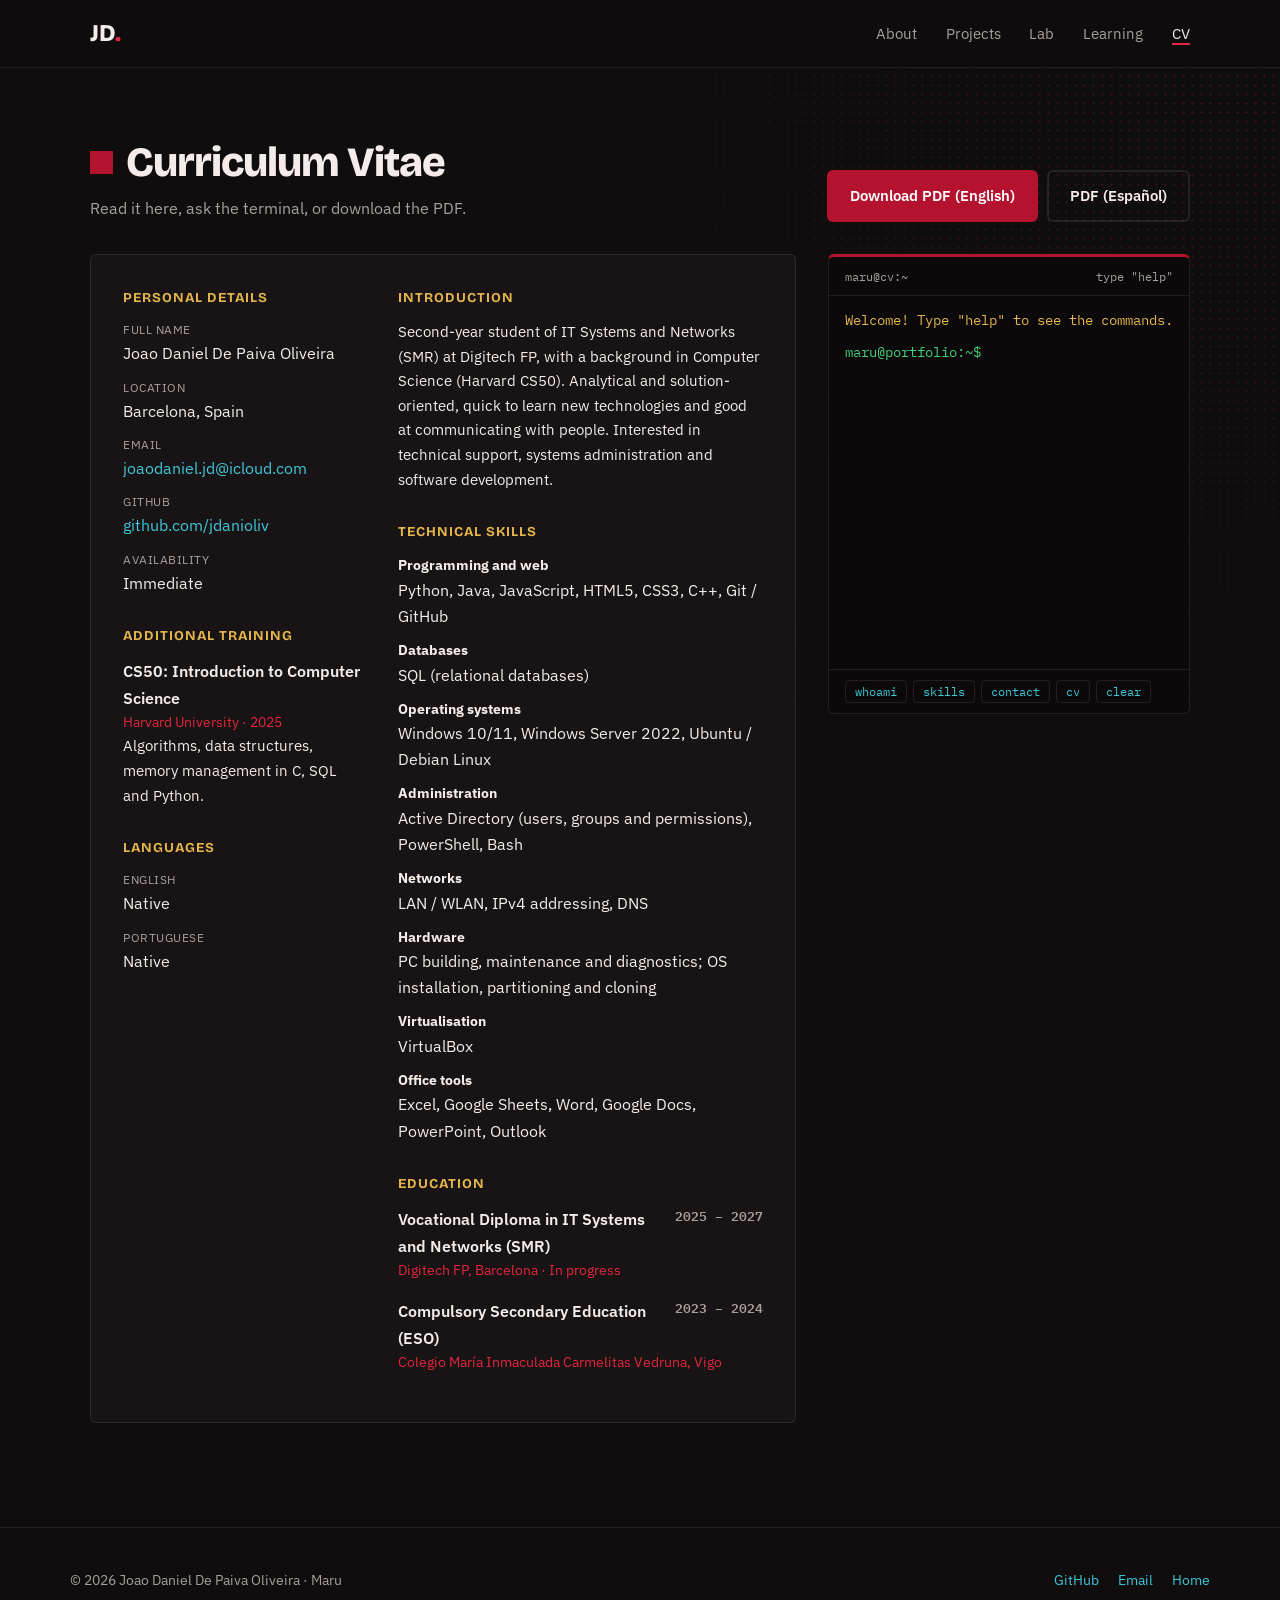
==== cv.html @ 944c1f93 "Rewrite home page in English (also fixes main.js script path)" ====
<!DOCTYPE html>
<html lang="en">
<head>
    <meta charset="UTF-8">
    <meta name="viewport" content="width=device-width, initial-scale=1.0">
    <meta name="description" content="Interactive CV of Joao Daniel De Paiva Oliveira, with PDF downloads in English and Spanish.">

    <link rel="preconnect" href="https://fonts.googleapis.com">
    <link rel="preconnect" href="https://fonts.gstatic.com" crossorigin>
    <link href="https://fonts.googleapis.com/css2?family=Bricolage+Grotesque:opsz,wght@12..96,600;12..96,800&family=IBM+Plex+Mono:wght@400;600&family=IBM+Plex+Sans:wght@400;600&display=swap" rel="stylesheet">

    <title>CV | Joao Daniel De Paiva Oliveira</title>

    <link rel="stylesheet" href="css/index.css">
    <script src="js/modules/terminal.js" defer></script>
    <script src="js/modules/main.js" defer></script>
</head>
<body>

    <header class="site-header">
        <nav class="navbar" aria-label="Main navigation">
            <a href="index.html" class="navbar__logo">JD<span>.</span></a>

            <button type="button" class="nav-toggle" aria-expanded="false" aria-controls="nav-links">Menu</button>

            <ul class="navbar__links" id="nav-links">
                <li><a href="index.html#about" class="nav-link">About</a></li>
                <li><a href="index.html#projects" class="nav-link">Projects</a></li>
                <li><a href="index.html#lab" class="nav-link">Lab</a></li>
                <li><a href="index.html#learning" class="nav-link">Learning</a></li>
                <li><a href="cv.html" class="nav-link nav-link--cv">CV</a></li>
            </ul>
        </nav>
    </header>

    <main class="section">
        <div class="cv-page__head">
            <div>
                <h1 class="section__title">Curriculum Vitae</h1>
                <p class="section__intro" style="margin-bottom: 0;">Read it here, ask the terminal, or download the PDF.</p>
            </div>
            <div class="cv-page__downloads">
                <a href="assets/cv/CV_Joao_Daniel_de_Paiva_Oliveira_EN.pdf" class="btn btn--primary" download>Download PDF (English)</a>
                <a href="assets/cv/CV_Joao_Daniel_de_Paiva_Oliveira_ES.pdf" class="btn btn--secondary" download>PDF (Español)</a>
            </div>
        </div>

        <div class="cv-layout">
            <!-- The CV itself: same sections and order as the PDF -->
            <article class="cv-sheet">
                <div>
                    <section class="cv-block">
                        <h2>Personal details</h2>
                        <div class="cv-row"><span class="cv-label">Full name</span>Joao Daniel De Paiva Oliveira</div>
                        <div class="cv-row"><span class="cv-label">Location</span>Barcelona, Spain</div>
                        <div class="cv-row"><span class="cv-label">Email</span><a href="mailto:joaodaniel.jd@icloud.com">joaodaniel.jd@icloud.com</a></div>
                        <div class="cv-row"><span class="cv-label">GitHub</span><a href="https://github.com/jdanioliv" target="_blank" rel="noopener noreferrer">github.com/jdanioliv</a></div>
                        <div class="cv-row"><span class="cv-label">Availability</span>Immediate</div>
                    </section>

                    <section class="cv-block">
                        <h2>Additional training</h2>
                        <div class="cv-item">
                            <div class="cv-item__head">CS50: Introduction to Computer Science</div>
                            <div class="cv-item__place">Harvard University · 2025</div>
                            <p>Algorithms, data structures, memory management in C, SQL and Python.</p>
                        </div>
                    </section>

                    <section class="cv-block">
                        <h2>Languages</h2>
                        <div class="cv-row"><span class="cv-label">English</span>Native</div>
                        <div class="cv-row"><span class="cv-label">Portuguese</span>Native</div>
                    </section>
                </div>

                <div>
                    <section class="cv-block">
                        <h2>Introduction</h2>
                        <p>
                            Second-year student of IT Systems and Networks (SMR) at Digitech FP, with a background in
                            Computer Science (Harvard CS50). Analytical and solution-oriented, quick to learn new technologies
                            and good at communicating with people. Interested in technical support, systems administration
                            and software development.
                        </p>
                    </section>

                    <section class="cv-block">
                        <h2>Technical skills</h2>
                        <div class="cv-skill"><strong>Programming and web</strong>Python, Java, JavaScript, HTML5, CSS3, C++, Git / GitHub</div>
                        <div class="cv-skill"><strong>Databases</strong>SQL (relational databases)</div>
                        <div class="cv-skill"><strong>Operating systems</strong>Windows 10/11, Windows Server 2022, Ubuntu / Debian Linux</div>
                        <div class="cv-skill"><strong>Administration</strong>Active Directory (users, groups and permissions), PowerShell, Bash</div>
                        <div class="cv-skill"><strong>Networks</strong>LAN / WLAN, IPv4 addressing, DNS</div>
                        <div class="cv-skill"><strong>Hardware</strong>PC building, maintenance and diagnostics; OS installation, partitioning and cloning</div>
                        <div class="cv-skill"><strong>Virtualisation</strong>VirtualBox</div>
                        <div class="cv-skill"><strong>Office tools</strong>Excel, Google Sheets, Word, Google Docs, PowerPoint, Outlook</div>
                    </section>

                    <section class="cv-block">
                        <h2>Education</h2>
                        <div class="cv-item">
                            <div class="cv-item__head">Vocational Diploma in IT Systems and Networks (SMR)<span class="cv-item__date">2025 – 2027</span></div>
                            <div class="cv-item__place">Digitech FP, Barcelona · In progress</div>
                        </div>
                        <div class="cv-item">
                            <div class="cv-item__head">Compulsory Secondary Education (ESO)<span class="cv-item__date">2023 – 2024</span></div>
                            <div class="cv-item__place">Colegio María Inmaculada Carmelitas Vedruna, Vigo</div>
                        </div>
                    </section>
                </div>
            </article>

            <!-- Same terminal as the home page (js/modules/terminal.js) -->
            <div class="terminal" data-terminal aria-label="Interactive terminal">
                <div class="terminal__bar">
                    <span>maru@cv:~</span>
                    <span>type "help"</span>
                </div>
                <div class="terminal__body">
                    <div class="terminal__output"></div>
                    <div class="terminal__input-row">
                        <span class="terminal__prompt">maru@portfolio:~$</span>
                        <input type="text" class="terminal__input" aria-label="Terminal command" autocomplete="off" spellcheck="false">
                    </div>
                </div>
                <div class="terminal__chips">
                    <button type="button" class="terminal__chip" data-command="whoami">whoami</button>
                    <button type="button" class="terminal__chip" data-command="skills">skills</button>
                    <button type="button" class="terminal__chip" data-command="contact">contact</button>
                    <button type="button" class="terminal__chip" data-command="cv">cv</button>
                    <button type="button" class="terminal__chip" data-command="clear">clear</button>
                </div>
            </div>
        </div>
    </main>

    <footer class="site-footer">
        <div class="footer__content">
            <p>&copy; 2026 Joao Daniel De Paiva Oliveira · Maru</p>
            <div class="footer__links">
                <a href="https://github.com/jdanioliv" target="_blank" rel="noopener noreferrer">GitHub</a>
                <a href="mailto:joaodaniel.jd@icloud.com">Email</a>
                <a href="index.html">Home</a>
            </div>
        </div>
    </footer>
</body>
</html>
---- css/index.css ----
/* =========================================================
   1. DESIGN TOKENS
   Deep red as the main colour; green, cyan and gold only as
   small accents (terminal, links, highlights).
   ========================================================= */
:root {
    --bg: #100d0e;
    --surface: #181314;
    --surface-2: #211a1b;
    --line: rgba(255, 255, 255, 0.09);

    --text: #f3ece9;
    --muted: #a99f9b;

    --red: #b5122f;
    --red-bright: #e3263f;
    --green: #43cf7c;
    --cyan: #3fc6d8;
    --gold: #e4b54b;

    --font-display: 'Bricolage Grotesque', 'Segoe UI', sans-serif;
    --font-body: 'IBM Plex Sans', 'Segoe UI', sans-serif;
    --font-mono: 'IBM Plex Mono', Consolas, monospace;

    --max-width: 1140px;
    --nav-height: 68px;
    --radius: 6px;
    --ease: 0.2s ease;
}

/* =========================================================
   2. RESET & BASE
   ========================================================= */
*, *::before, *::after {
    box-sizing: border-box;
    margin: 0;
    padding: 0;
}

html {
    scroll-behavior: smooth;
    scroll-padding-top: var(--nav-height);
}

body {
    background-color: var(--bg);
    color: var(--text);
    font-family: var(--font-body);
    font-size: 1rem;
    line-height: 1.65;
    min-height: 100vh;
    overflow-x: hidden;
}

/* Manga screentone: a fixed dot pattern that fades out from the top-right corner */
body::before {
    content: '';
    position: fixed;
    inset: 0;
    z-index: -1;
    pointer-events: none;
    background-image: radial-gradient(rgba(227, 38, 63, 0.22) 1.1px, transparent 1.3px);
    background-size: 9px 9px;
    -webkit-mask-image: radial-gradient(circle at 100% 0%, #000 0%, transparent 55%);
    mask-image: radial-gradient(circle at 100% 0%, #000 0%, transparent 55%);
}

ul, ol { list-style: none; }

a {
    color: inherit;
    text-decoration: none;
}

img { max-width: 100%; display: block; }

code {
    font-family: var(--font-mono);
    font-size: 0.9em;
    color: var(--gold);
}

:focus-visible {
    outline: 2px solid var(--gold);
    outline-offset: 3px;
}

/* =========================================================
   3. HEADER & NAVIGATION (with mobile menu)
   ========================================================= */
.site-header {
    position: sticky;
    top: 0;
    z-index: 100;
    height: var(--nav-height);
    background-color: rgba(16, 13, 14, 0.92);
    border-bottom: 1px solid var(--line);
}

.navbar {
    max-width: var(--max-width);
    height: 100%;
    margin: 0 auto;
    padding: 0 1.25rem;
    display: flex;
    justify-content: space-between;
    align-items: center;
}

.navbar__logo {
    font-family: var(--font-display);
    font-size: 1.5rem;
    font-weight: 800;
    letter-spacing: -0.5px;
}

.navbar__logo span { color: var(--red-bright); }

.navbar__links {
    display: flex;
    gap: 1.8rem;
}

.nav-link {
    font-size: 0.95rem;
    color: var(--muted);
    transition: color var(--ease);
}

.nav-link:hover { color: var(--text); }

.nav-link--cv {
    color: var(--text);
    border-bottom: 2px solid var(--red-bright);
}

/* Hamburger button: hidden on desktop */
.nav-toggle {
    display: none;
    background: none;
    border: 1px solid var(--line);
    border-radius: var(--radius);
    color: var(--text);
    font-family: var(--font-mono);
    font-size: 0.85rem;
    padding: 0.4rem 0.8rem;
    cursor: pointer;
}

/* =========================================================
   4. BUTTONS
   ========================================================= */
.btn {
    display: inline-flex;
    align-items: center;
    justify-content: center;
    gap: 0.5rem;
    padding: 0.7rem 1.3rem;
    font-family: var(--font-body);
    font-size: 0.95rem;
    font-weight: 600;
    border-radius: var(--radius);
    border: 2px solid transparent;
    cursor: pointer;
    transition: background-color var(--ease), border-color var(--ease), color var(--ease);
}

.btn--primary {
    background-color: var(--red);
    color: #fff;
}

.btn--primary:hover { background-color: var(--red-bright); }

.btn--secondary {
    background-color: transparent;
    color: var(--text);
    border-color: var(--line);
}

.btn--secondary:hover { border-color: var(--text); }

.btn--small {
    padding: 0.45rem 0.9rem;
    font-size: 0.85rem;
}

/* =========================================================
   5. HERO
   ========================================================= */
.hero {
    max-width: var(--max-width);
    margin: 0 auto;
    padding: 5rem 1.25rem 4.5rem;
    display: grid;
    grid-template-columns: 1.1fr 0.9fr;
    gap: 3rem;
    align-items: center;
}

.hero__handle {
    font-family: var(--font-mono);
    font-size: 0.9rem;
    color: var(--gold);
    margin-bottom: 1rem;
}

.hero__title {
    font-family: var(--font-display);
    font-size: clamp(2.6rem, 6vw, 4.6rem);
    font-weight: 800;
    line-height: 1;
    letter-spacing: -2px;
    margin-bottom: 1.5rem;
}

.hero__title span {
    display: block;
    color: var(--red-bright);
}

.hero__subtitle {
    font-size: 1.12rem;
    color: var(--muted);
    max-width: 34rem;
    margin-bottom: 2rem;
}

.hero__subtitle strong { color: var(--text); font-weight: 600; }

.hero__actions {
    display: flex;
    gap: 0.8rem;
    flex-wrap: wrap;
}

/* =========================================================
   6. TERMINAL (hero + CV page)
   ========================================================= */
.terminal {
    background-color: #0b0909;
    border: 1px solid var(--line);
    border-top: 3px solid var(--red);
    border-radius: var(--radius);
    font-family: var(--font-mono);
    font-size: 0.86rem;
    display: flex;
    flex-direction: column;
    height: 360px;
}

.terminal__bar {
    padding: 0.55rem 1rem;
    border-bottom: 1px solid var(--line);
    color: var(--muted);
    font-size: 0.78rem;
    display: flex;
    justify-content: space-between;
}

.terminal__body {
    flex: 1;
    overflow-y: auto;
    padding: 0.9rem 1rem;
    cursor: text;
}

.terminal__output {
    white-space: pre-wrap;
    word-break: break-word;
    line-height: 1.55;
}

.terminal__line { margin-bottom: 0.6rem; }
.terminal__prompt { color: var(--green); }
.terminal__accent { color: var(--gold); }
.terminal__link { color: var(--cyan); text-decoration: underline; }
.terminal__error { color: var(--red-bright); }

.terminal__input-row {
    display: flex;
    align-items: center;
    gap: 0.5rem;
}

.terminal__input {
    flex: 1;
    min-width: 0;
    background: transparent;
    border: none;
    outline: none;
    color: var(--text);
    font-family: var(--font-mono);
    font-size: 0.9rem;
}

.terminal__chips {
    display: flex;
    flex-wrap: wrap;
    gap: 0.4rem;
    padding: 0.6rem 1rem;
    border-top: 1px solid var(--line);
}

.terminal__chip {
    background: none;
    border: 1px solid var(--line);
    border-radius: 4px;
    color: var(--cyan);
    font-family: var(--font-mono);
    font-size: 0.75rem;
    padding: 0.2rem 0.55rem;
    cursor: pointer;
}

.terminal__chip:hover { border-color: var(--cyan); }

/* =========================================================
   7. SECTIONS (shared)
   ========================================================= */
.section {
    max-width: var(--max-width);
    margin: 0 auto;
    padding: 4.5rem 1.25rem;
}

.section__title {
    font-family: var(--font-display);
    font-size: clamp(1.9rem, 3.5vw, 2.6rem);
    font-weight: 800;
    letter-spacing: -1px;
    line-height: 1.1;
    margin-bottom: 0.6rem;
    display: flex;
    align-items: center;
    gap: 0.8rem;
}

/* Red block marker before every section title */
.section__title::before {
    content: '';
    width: 0.55em;
    height: 0.55em;
    background-color: var(--red);
    flex-shrink: 0;
}

.section__intro {
    color: var(--muted);
    max-width: 40rem;
    margin-bottom: 2.5rem;
}

/* =========================================================
   8. ABOUT
   ========================================================= */
.about__grid {
    display: grid;
    grid-template-columns: 1.2fr 0.8fr;
    gap: 3rem;
    align-items: start;
}

.about__text p {
    color: var(--muted);
    margin-bottom: 1.1rem;
    font-size: 1.05rem;
}

.about__text strong { color: var(--text); font-weight: 600; }

.path {
    border-left: 2px solid var(--line);
    display: flex;
    flex-direction: column;
    gap: 1.4rem;
}

.path__step {
    position: relative;
    padding-left: 1.4rem;
    color: var(--muted);
}

.path__step::before {
    content: '';
    position: absolute;
    left: -6px;
    top: 0.45rem;
    width: 10px;
    height: 10px;
    background-color: var(--bg);
    border: 2px solid var(--muted);
}

.path__step--now { color: var(--text); }
.path__step--now::before { background-color: var(--gold); border-color: var(--gold); }

.path__when {
    display: block;
    font-family: var(--font-mono);
    font-size: 0.78rem;
    color: var(--gold);
    text-transform: uppercase;
    letter-spacing: 1px;
}

.path__step strong { color: var(--text); }

/* =========================================================
   9. SKILLS (grouped lists, no progress bars)
   ========================================================= */
.skills__grid {
    display: grid;
    grid-template-columns: repeat(3, 1fr);
    gap: 1.5rem;
}

.skills__group {
    background-color: var(--surface);
    border: 1px solid var(--line);
    border-radius: var(--radius);
    padding: 1.5rem;
}

.skills__group h3 {
    font-family: var(--font-display);
    font-size: 1.15rem;
    margin-bottom: 1rem;
}

.skills__list li {
    padding: 0.55rem 0;
    border-bottom: 1px dashed var(--line);
}

.skills__list li:last-child { border-bottom: none; }

.skills__name { font-weight: 600; }

.skills__note {
    display: block;
    font-size: 0.85rem;
    color: var(--muted);
}

/* =========================================================
   10. PROJECTS
   ========================================================= */
.projects__grid {
    display: grid;
    grid-template-columns: repeat(3, 1fr);
    gap: 1.5rem;
}

.project-card {
    background-color: var(--surface);
    border: 1px solid var(--line);
    border-radius: var(--radius);
    padding: 1.6rem;
    display: flex;
    flex-direction: column;
    gap: 0.8rem;
    transition: border-color var(--ease);
}

.project-card:hover { border-color: var(--red); }

.project-card__tech {
    font-family: var(--font-mono);
    font-size: 0.78rem;
    color: var(--gold);
}

.project-card h3 {
    font-family: var(--font-display);
    font-size: 1.35rem;
    line-height: 1.2;
}

.project-card p {
    color: var(--muted);
    font-size: 0.95rem;
    flex: 1;
}

.project-card__links {
    display: flex;
    gap: 1.2rem;
    font-size: 0.9rem;
    font-weight: 600;
}

.project-card__links a { color: var(--cyan); }
.project-card__links a:hover { text-decoration: underline; }

/* =========================================================
   11. LAB (tabs + mini apps)
   ========================================================= */
.lab-tabs {
    display: flex;
    gap: 0.5rem;
    flex-wrap: wrap;
    margin-bottom: -1px;
}

.lab-tab {
    background-color: transparent;
    color: var(--muted);
    border: 1px solid var(--line);
    border-bottom: none;
    border-radius: var(--radius) var(--radius) 0 0;
    padding: 0.7rem 1.2rem;
    font-family: var(--font-mono);
    font-size: 0.85rem;
    cursor: pointer;
}

.lab-tab:hover { color: var(--text); }

.lab-tab--active {
    background-color: var(--surface);
    color: var(--text);
    border-top: 3px solid var(--red);
}

.lab-container {
    background-color: var(--surface);
    border: 1px solid var(--line);
    border-radius: 0 var(--radius) var(--radius) var(--radius);
    padding: 2rem;
}

.lab-panel { display: none; }
.lab-panel--active { display: block; }

.lab-panel__head {
    display: flex;
    justify-content: space-between;
    align-items: flex-start;
    flex-wrap: wrap;
    gap: 0.8rem;
    margin-bottom: 1.2rem;
}

.lab-panel__head h3 {
    font-family: var(--font-display);
    font-size: 1.3rem;
}

.lab-panel__head p {
    color: var(--muted);
    font-size: 0.95rem;
    width: 100%;
}

.lab-textarea,
.lab-input {
    width: 100%;
    background-color: var(--bg);
    border: 1px solid var(--line);
    border-radius: var(--radius);
    padding: 0.9rem 1rem;
    color: var(--text);
    font-family: var(--font-mono);
    font-size: 0.9rem;
}

.lab-textarea {
    resize: vertical;
    margin-bottom: 1.2rem;
}

.lab-textarea:focus,
.lab-input:focus {
    outline: none;
    border-color: var(--gold);
}

.stats {
    display: grid;
    grid-template-columns: repeat(4, 1fr);
    gap: 1rem;
    margin-bottom: 1.2rem;
}

.stat {
    background-color: var(--bg);
    border: 1px solid var(--line);
    border-radius: var(--radius);
    padding: 0.9rem;
}

.stat__label {
    display: block;
    font-size: 0.8rem;
    color: var(--muted);
}

.stat__value {
    font-family: var(--font-mono);
    font-size: 1.6rem;
    font-weight: 600;
    color: var(--gold);
}

.badge {
    font-family: var(--font-mono);
    font-size: 0.75rem;
    padding: 0.25rem 0.7rem;
    border-radius: 999px;
    border: 1px solid var(--line);
    color: var(--muted);
    white-space: nowrap;
}

.badge--loading { color: var(--gold); border-color: var(--gold); }
.badge--ready { color: var(--green); border-color: var(--green); }
.badge--error { color: var(--red-bright); border-color: var(--red-bright); }

.py-loader {
    display: flex;
    align-items: center;
    gap: 1rem;
    padding: 1.5rem;
    background-color: var(--bg);
    border: 1px dashed var(--line);
    border-radius: var(--radius);
    font-family: var(--font-mono);
    font-size: 0.85rem;
    color: var(--muted);
}

.spinner {
    width: 20px;
    height: 20px;
    flex-shrink: 0;
    border: 3px solid var(--line);
    border-top-color: var(--red-bright);
    border-radius: 50%;
    animation: spin 0.8s linear infinite;
}

@keyframes spin { to { transform: rotate(360deg); } }

.hidden { display: none !important; }

.py-output {
    margin-top: 1.2rem;
    padding: 1rem;
    background-color: var(--bg);
    border: 1px solid var(--line);
    border-radius: var(--radius);
    font-family: var(--font-mono);
    font-size: 0.82rem;
    max-height: 320px;
    overflow: auto;
    white-space: pre;
}

.todo__form {
    display: flex;
    gap: 0.8rem;
    margin-bottom: 1.2rem;
}

.todo__list li {
    display: flex;
    align-items: center;
    gap: 0.8rem;
    padding: 0.7rem 0;
    border-bottom: 1px dashed var(--line);
}

.todo__list label {
    flex: 1;
    cursor: pointer;
}

.todo__list input[type="checkbox"] {
    accent-color: var(--green);
    width: 1.05rem;
    height: 1.05rem;
}

.todo__item--done label {
    color: var(--muted);
    text-decoration: line-through;
}

.todo__delete {
    background: none;
    border: none;
    color: var(--muted);
    font-size: 0.85rem;
    cursor: pointer;
}

.todo__delete:hover { color: var(--red-bright); }

.todo__empty {
    color: var(--muted);
    font-size: 0.9rem;
}

/* =========================================================
   12. LEARNING (certificates & courses)
   ========================================================= */
.learning__grid {
    display: grid;
    grid-template-columns: 0.9fr 1.1fr;
    gap: 2rem;
    align-items: start;
}

.cert-done {
    display: block;
    background-color: var(--surface);
    border: 1px solid var(--line);
    border-left: 4px solid var(--gold);
    border-radius: var(--radius);
    padding: 1.6rem;
    transition: border-color var(--ease);
}

.cert-done:hover { border-color: var(--gold); }

.cert-done__badge {
    font-family: var(--font-mono);
    font-size: 0.78rem;
    color: var(--gold);
}

.cert-done h3 {
    font-family: var(--font-display);
    font-size: 1.4rem;
    margin: 0.4rem 0 0.6rem;
}

.cert-done p { color: var(--muted); font-size: 0.95rem; }

.cert-done__link {
    display: inline-block;
    margin-top: 1rem;
    color: var(--cyan);
    font-weight: 600;
    font-size: 0.9rem;
}

.course-list li a {
    display: flex;
    justify-content: space-between;
    align-items: center;
    gap: 1rem;
    padding: 0.85rem 0;
    border-bottom: 1px dashed var(--line);
}

.course-list li a:hover .course-list__name { color: var(--cyan); }

.course-list__name { font-weight: 600; transition: color var(--ease); }

.course-list__org {
    display: block;
    font-size: 0.82rem;
    color: var(--muted);
    font-weight: 400;
}

.status {
    font-family: var(--font-mono);
    font-size: 0.75rem;
    white-space: nowrap;
}

.status--progress { color: var(--green); }
.status--next { color: var(--cyan); }
.status--later { color: var(--muted); }

/* =========================================================
   13. FOOTER
   ========================================================= */
.site-footer {
    border-top: 1px solid var(--line);
    padding: 2.5rem 1.25rem;
    margin-top: 2rem;
}

.footer__content {
    max-width: var(--max-width);
    margin: 0 auto;
    display: flex;
    justify-content: space-between;
    flex-wrap: wrap;
    gap: 1rem;
    color: var(--muted);
    font-size: 0.9rem;
}

.footer__links {
    display: flex;
    gap: 1.2rem;
}

.footer__links a { color: var(--cyan); }

/* =========================================================
   14. CV PAGE (cv.html)
   ========================================================= */
.cv-page__head {
    display: flex;
    justify-content: space-between;
    align-items: flex-end;
    flex-wrap: wrap;
    gap: 1.2rem;
    margin-bottom: 2rem;
}

.cv-page__downloads {
    display: flex;
    gap: 0.6rem;
    flex-wrap: wrap;
}

.cv-layout {
    display: grid;
    grid-template-columns: 1.35fr 0.65fr;
    gap: 2rem;
    align-items: start;
}

.cv-layout .terminal {
    position: sticky;
    top: calc(var(--nav-height) + 1rem);
    height: 460px;
}

.cv-sheet {
    background-color: var(--surface);
    border: 1px solid var(--line);
    border-radius: var(--radius);
    padding: 2rem;
    display: grid;
    grid-template-columns: 0.8fr 1.2fr;
    gap: 2rem;
}

.cv-sheet h2 {
    font-family: var(--font-display);
    font-size: 0.85rem;
    text-transform: uppercase;
    letter-spacing: 1px;
    color: var(--gold);
    margin-bottom: 0.7rem;
}

.cv-block { margin-bottom: 1.8rem; }
.cv-block:last-child { margin-bottom: 0; }

.cv-block p,
.cv-block li { font-size: 0.93rem; }

.cv-label {
    display: block;
    font-size: 0.75rem;
    text-transform: uppercase;
    letter-spacing: 0.5px;
    color: var(--muted);
}

.cv-row { margin-bottom: 0.7rem; }

.cv-row a { color: var(--cyan); }

.cv-item { margin-bottom: 1rem; }

.cv-item__head {
    display: flex;
    justify-content: space-between;
    gap: 1rem;
    font-weight: 600;
}

.cv-item__date {
    font-family: var(--font-mono);
    font-size: 0.8rem;
    color: var(--muted);
    white-space: nowrap;
}

.cv-item__place {
    color: var(--red-bright);
    font-size: 0.88rem;
}

.cv-skill { margin-bottom: 0.6rem; }
.cv-skill strong { display: block; font-size: 0.85rem; }

/* =========================================================
   15. COURSE PAGES (courses/*.html)
   ========================================================= */
.course-head { margin-bottom: 2.5rem; }

.course-head__status {
    font-family: var(--font-mono);
    font-size: 0.82rem;
}

.course-head h1 {
    font-family: var(--font-display);
    font-size: clamp(2rem, 4.5vw, 3.2rem);
    line-height: 1.1;
    letter-spacing: -1px;
    margin: 0.6rem 0 1rem;
}

.course-head p {
    color: var(--muted);
    max-width: 44rem;
}

.course-grid {
    display: grid;
    grid-template-columns: 1fr 1.15fr;
    gap: 2.5rem;
    align-items: start;
}

.course-subtitle {
    font-family: var(--font-display);
    font-size: 1.1rem;
    margin-bottom: 1rem;
}

.cert-frame {
    background-color: var(--surface);
    border: 1px solid var(--line);
    border-top: 3px solid var(--gold);
    border-radius: var(--radius);
    padding: 1rem;
}

.cert-frame__locked {
    min-height: 240px;
    display: flex;
    flex-direction: column;
    align-items: center;
    justify-content: center;
    text-align: center;
    gap: 0.4rem;
    color: var(--muted);
    padding: 2rem;
}

.cert-frame__locked strong { color: var(--text); }

.cert-verify {
    margin-top: 1rem;
    display: flex;
    justify-content: space-between;
    align-items: center;
    flex-wrap: wrap;
    gap: 1rem;
    font-family: var(--font-mono);
    font-size: 0.78rem;
    color: var(--muted);
}

.lecture-list {
    display: flex;
    flex-direction: column;
    gap: 1rem;
}

.lecture-item {
    background-color: var(--surface);
    border: 1px solid var(--line);
    border-left: 3px solid var(--red);
    border-radius: var(--radius);
    padding: 1.1rem 1.3rem;
}

.lecture-item h3 {
    font-size: 1rem;
    margin-bottom: 0.3rem;
}

.lecture-item p {
    color: var(--muted);
    font-size: 0.92rem;
}

/* =========================================================
   16. RESPONSIVE (tablet & mobile)
   ========================================================= */
@media (max-width: 900px) {
    .hero,
    .about__grid,
    .learning__grid,
    .course-grid,
    .cv-layout {
        grid-template-columns: 1fr;
    }

    .hero { padding-top: 3rem; }

    .skills__grid,
    .projects__grid {
        grid-template-columns: 1fr 1fr;
    }

    .cv-layout .terminal {
        position: static;
        height: 380px;
    }

    /* Mobile menu: the links drop down under the header when the button is pressed */
    .nav-toggle { display: block; }

    .navbar__links {
        display: none;
        position: absolute;
        top: var(--nav-height);
        left: 0;
        right: 0;
        flex-direction: column;
        gap: 0;
        background-color: var(--bg);
        border-bottom: 1px solid var(--line);
    }

    .navbar__links--open { display: flex; }

    .navbar__links li a {
        display: block;
        padding: 1rem 1.25rem;
        border-top: 1px solid var(--line);
    }

    .nav-link--cv { border-bottom: none; }
}

@media (max-width: 600px) {
    .skills__grid,
    .projects__grid,
    .cv-sheet {
        grid-template-columns: 1fr;
    }

    .stats { grid-template-columns: 1fr 1fr; }

    .section { padding: 3.5rem 1.25rem; }

    .lab-container,
    .cv-sheet { padding: 1.3rem; }

    .lab-tab {
        flex: 1 1 100%;
        border-radius: 0;
        border-bottom: 1px solid var(--line);
    }

    .lab-container { border-radius: 0 0 var(--radius) var(--radius); }

    .todo__form { flex-direction: column; }

    .terminal { height: 320px; }

    .cv-item__head { flex-direction: column; gap: 0; }
}
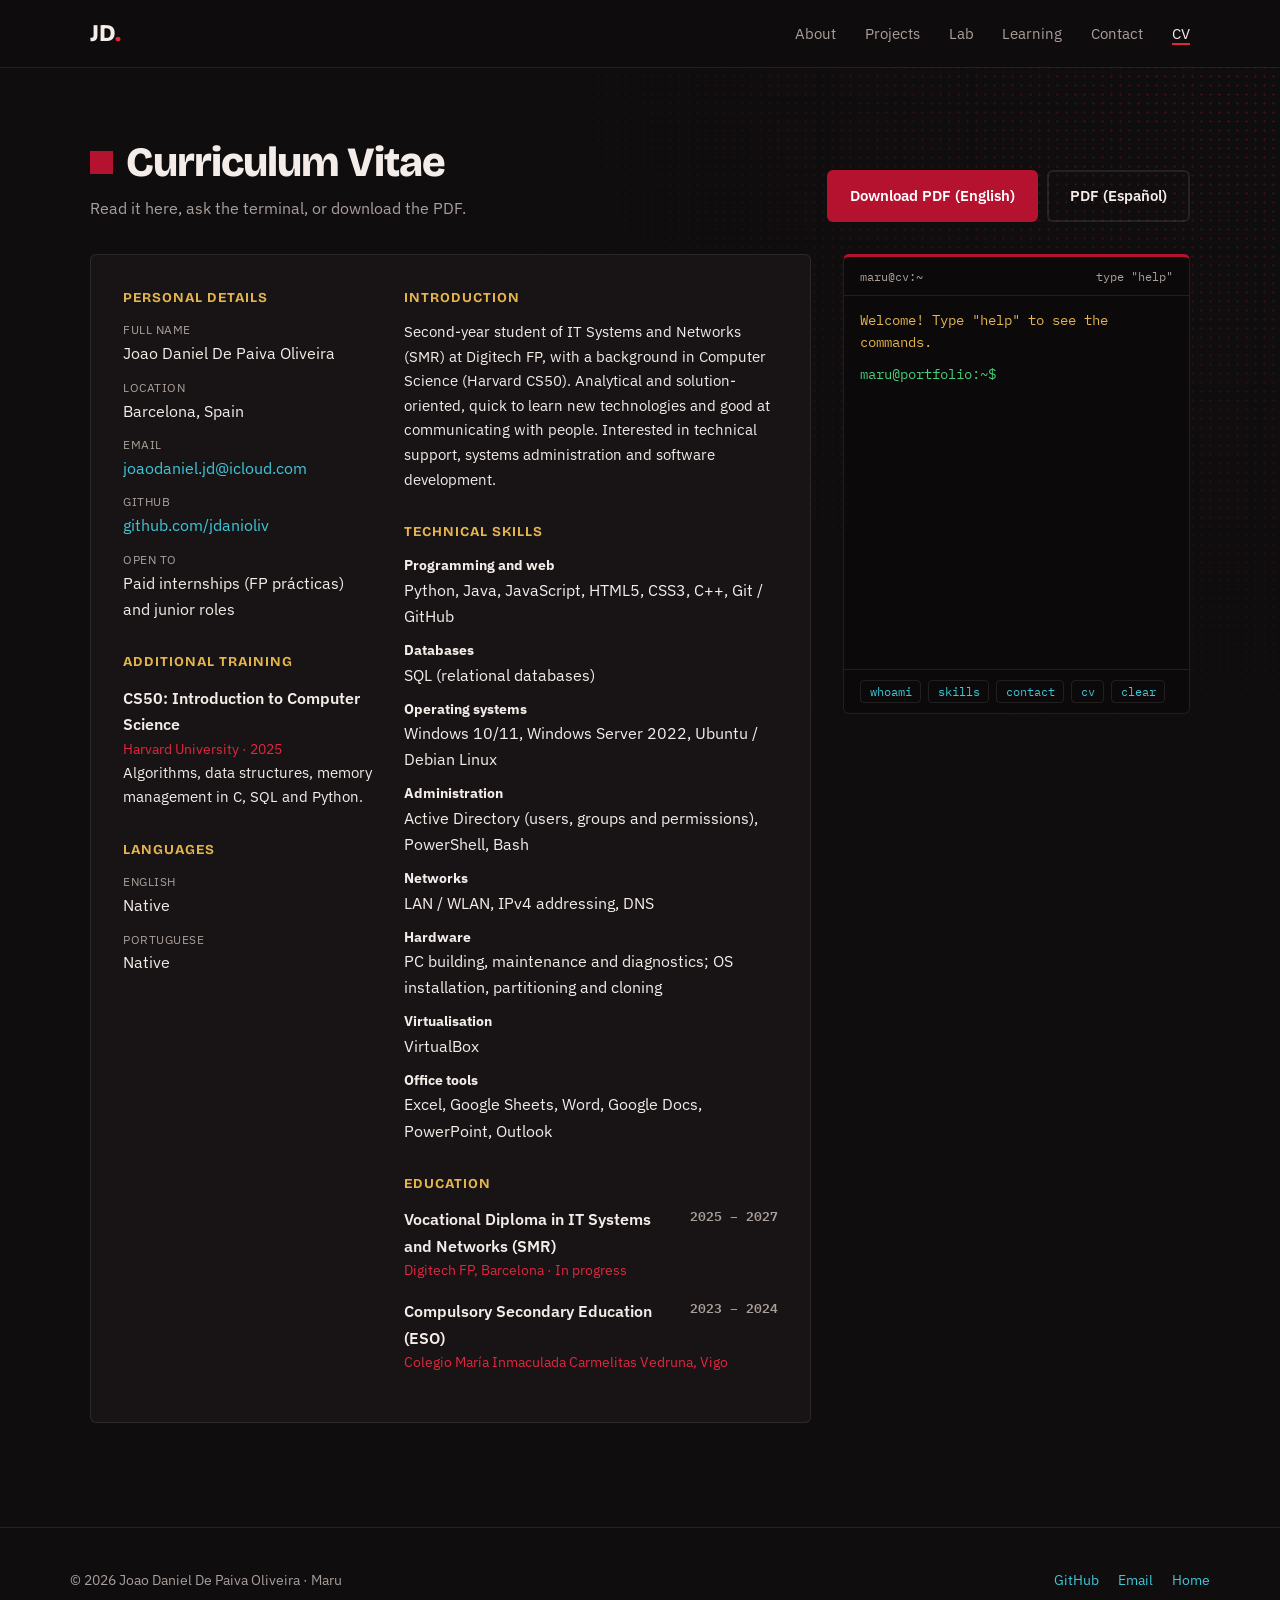
==== commit 4ee86abe: "Add contact section, fix mobile layout and correct wording" ====
--- a/cv.html
+++ b/cv.html
@@ -10,6 +10,20 @@
     <link href="https://fonts.googleapis.com/css2?family=Bricolage+Grotesque:opsz,wght@12..96,600;12..96,800&family=IBM+Plex+Mono:wght@400;600&family=IBM+Plex+Sans:wght@400;600&display=swap" rel="stylesheet">
 
     <title>CV | Joao Daniel De Paiva Oliveira</title>
+
+    <link rel="icon" href="assets/img/favicon-180.png" type="image/png" sizes="180x180">
+    <link rel="icon" href="assets/img/favicon.svg" type="image/svg+xml">
+    <link rel="apple-touch-icon" href="assets/img/favicon-180.png">
+
+    <!-- Preview shown when the link is shared (WhatsApp, LinkedIn...) -->
+    <meta property="og:type" content="website">
+    <meta property="og:title" content="CV | Joao Daniel De Paiva Oliveira">
+    <meta property="og:description" content="Interactive CV, with PDF downloads in English and Spanish.">
+    <meta property="og:url" content="https://jdanioliv.github.io/cv.html">
+    <meta property="og:image" content="https://jdanioliv.github.io/assets/img/og-image.png">
+    <meta property="og:image:width" content="1200">
+    <meta property="og:image:height" content="630">
+    <meta name="twitter:card" content="summary_large_image">
 
     <link rel="stylesheet" href="css/index.css">
     <script src="js/modules/terminal.js" defer></script>
@@ -28,6 +42,7 @@
                 <li><a href="index.html#projects" class="nav-link">Projects</a></li>
                 <li><a href="index.html#lab" class="nav-link">Lab</a></li>
                 <li><a href="index.html#learning" class="nav-link">Learning</a></li>
+                <li><a href="index.html#contact" class="nav-link">Contact</a></li>
                 <li><a href="cv.html" class="nav-link nav-link--cv">CV</a></li>
             </ul>
         </nav>
@@ -55,7 +70,7 @@
                         <div class="cv-row"><span class="cv-label">Location</span>Barcelona, Spain</div>
                         <div class="cv-row"><span class="cv-label">Email</span><a href="mailto:joaodaniel.jd@icloud.com">joaodaniel.jd@icloud.com</a></div>
                         <div class="cv-row"><span class="cv-label">GitHub</span><a href="https://github.com/jdanioliv" target="_blank" rel="noopener noreferrer">github.com/jdanioliv</a></div>
-                        <div class="cv-row"><span class="cv-label">Availability</span>Immediate</div>
+                        <div class="cv-row"><span class="cv-label">Open to</span>Paid internships (FP prácticas) and junior roles</div>
                     </section>
 
                     <section class="cv-block">
--- a/css/index.css
+++ b/css/index.css
@@ -1,8 +1,5 @@
-/* =========================================================
-   1. DESIGN TOKENS
-   Deep red as the main colour; green, cyan and gold only as
-   small accents (terminal, links, highlights).
-   ========================================================= */
+/* 
+   1. DESIGN TOKENS (Deep red as the main colour; green, cyan and gold only as small accents (terminal, links, highlights)). */
 :root {
     --bg: #100d0e;
     --surface: #181314;
@@ -28,9 +25,7 @@
     --ease: 0.2s ease;
 }
 
-/* =========================================================
-   2. RESET & BASE
-   ========================================================= */
+/* 2. RESET & BASE */
 *, *::before, *::after {
     box-sizing: border-box;
     margin: 0;
@@ -85,9 +80,7 @@
     outline-offset: 3px;
 }
 
-/* =========================================================
-   3. HEADER & NAVIGATION (with mobile menu)
-   ========================================================= */
+/* 3. HEADER & NAVIGATION including mobile menu for smaller screens */
 .site-header {
     position: sticky;
     top: 0;
@@ -147,9 +140,7 @@
     cursor: pointer;
 }
 
-/* =========================================================
-   4. BUTTONS
-   ========================================================= */
+/* 4. BUTTONS */
 .btn {
     display: inline-flex;
     align-items: center;
@@ -185,9 +176,7 @@
     font-size: 0.85rem;
 }
 
-/* =========================================================
-   5. HERO
-   ========================================================= */
+/* 5. HERO */
 .hero {
     max-width: var(--max-width);
     margin: 0 auto;
@@ -198,6 +187,12 @@
     align-items: center;
 }
 
+/* Let these columns shrink: otherwise the terminal makes the page wider than small phones */
+.hero > *,
+.cv-layout > * {
+    min-width: 0;
+}
+
 .hero__handle {
     font-family: var(--font-mono);
     font-size: 0.9rem;
@@ -228,15 +223,14 @@
 
 .hero__subtitle strong { color: var(--text); font-weight: 600; }
 
-.hero__actions {
+.hero__actions,
+.contact__actions {
     display: flex;
     gap: 0.8rem;
     flex-wrap: wrap;
 }
 
-/* =========================================================
-   6. TERMINAL (hero + CV page)
-   ========================================================= */
+/* 6. TERMINAL (hero + CV page) */
 .terminal {
     background-color: #0b0909;
     border: 1px solid var(--line);
@@ -315,9 +309,7 @@
 
 .terminal__chip:hover { border-color: var(--cyan); }
 
-/* =========================================================
-   7. SECTIONS (shared)
-   ========================================================= */
+/* 7. SECTIONS (shared) */
 .section {
     max-width: var(--max-width);
     margin: 0 auto;
@@ -351,9 +343,7 @@
     margin-bottom: 2.5rem;
 }
 
-/* =========================================================
-   8. ABOUT
-   ========================================================= */
+/* 8. ABOUT */
 .about__grid {
     display: grid;
     grid-template-columns: 1.2fr 0.8fr;
@@ -407,9 +397,7 @@
 
 .path__step strong { color: var(--text); }
 
-/* =========================================================
-   9. SKILLS (grouped lists, no progress bars)
-   ========================================================= */
+/* 9. SKILLS (grouped lists, no progress bars) */
 .skills__grid {
     display: grid;
     grid-template-columns: repeat(3, 1fr);
@@ -444,9 +432,7 @@
     color: var(--muted);
 }
 
-/* =========================================================
-   10. PROJECTS
-   ========================================================= */
+/* 10. PROJECTS */
 .projects__grid {
     display: grid;
     grid-template-columns: repeat(3, 1fr);
@@ -494,9 +480,7 @@
 .project-card__links a { color: var(--cyan); }
 .project-card__links a:hover { text-decoration: underline; }
 
-/* =========================================================
-   11. LAB (tabs + mini apps)
-   ========================================================= */
+/* 11. LAB (tabs + mini apps) */
 .lab-tabs {
     display: flex;
     gap: 0.5rem;
@@ -703,9 +687,7 @@
     font-size: 0.9rem;
 }
 
-/* =========================================================
-   12. LEARNING (certificates & courses)
-   ========================================================= */
+/* 12. LEARNING (certificates & courses) */
 .learning__grid {
     display: grid;
     grid-template-columns: 0.9fr 1.1fr;
@@ -777,9 +759,7 @@
 .status--next { color: var(--cyan); }
 .status--later { color: var(--muted); }
 
-/* =========================================================
-   13. FOOTER
-   ========================================================= */
+/* 13. FOOTER */
 .site-footer {
     border-top: 1px solid var(--line);
     padding: 2.5rem 1.25rem;
@@ -804,9 +784,7 @@
 
 .footer__links a { color: var(--cyan); }
 
-/* =========================================================
-   14. CV PAGE (cv.html)
-   ========================================================= */
+/* 14. CV PAGE (cv.html) */
 .cv-page__head {
     display: flex;
     justify-content: space-between;
@@ -896,9 +874,7 @@
 .cv-skill { margin-bottom: 0.6rem; }
 .cv-skill strong { display: block; font-size: 0.85rem; }
 
-/* =========================================================
-   15. COURSE PAGES (courses/*.html)
-   ========================================================= */
+/* 15. COURSE PAGES (courses/*.html) */
 .course-head { margin-bottom: 2.5rem; }
 
 .course-head__status {
@@ -990,9 +966,7 @@
     font-size: 0.92rem;
 }
 
-/* =========================================================
-   16. RESPONSIVE (tablet & mobile)
-   ========================================================= */
+/* 16. RESPONSIVE (tablet & mobile) */
 @media (max-width: 900px) {
     .hero,
     .about__grid,
@@ -1040,6 +1014,15 @@
     .nav-link--cv { border-bottom: none; }
 }
 
+/* iPhones zoom in on the page when you tap a field with text under 16px */
+@media (max-width: 900px), (pointer: coarse) {
+    .terminal__input,
+    .lab-textarea,
+    .lab-input {
+        font-size: 16px;
+    }
+}
+
 @media (max-width: 600px) {
     .skills__grid,
     .projects__grid,
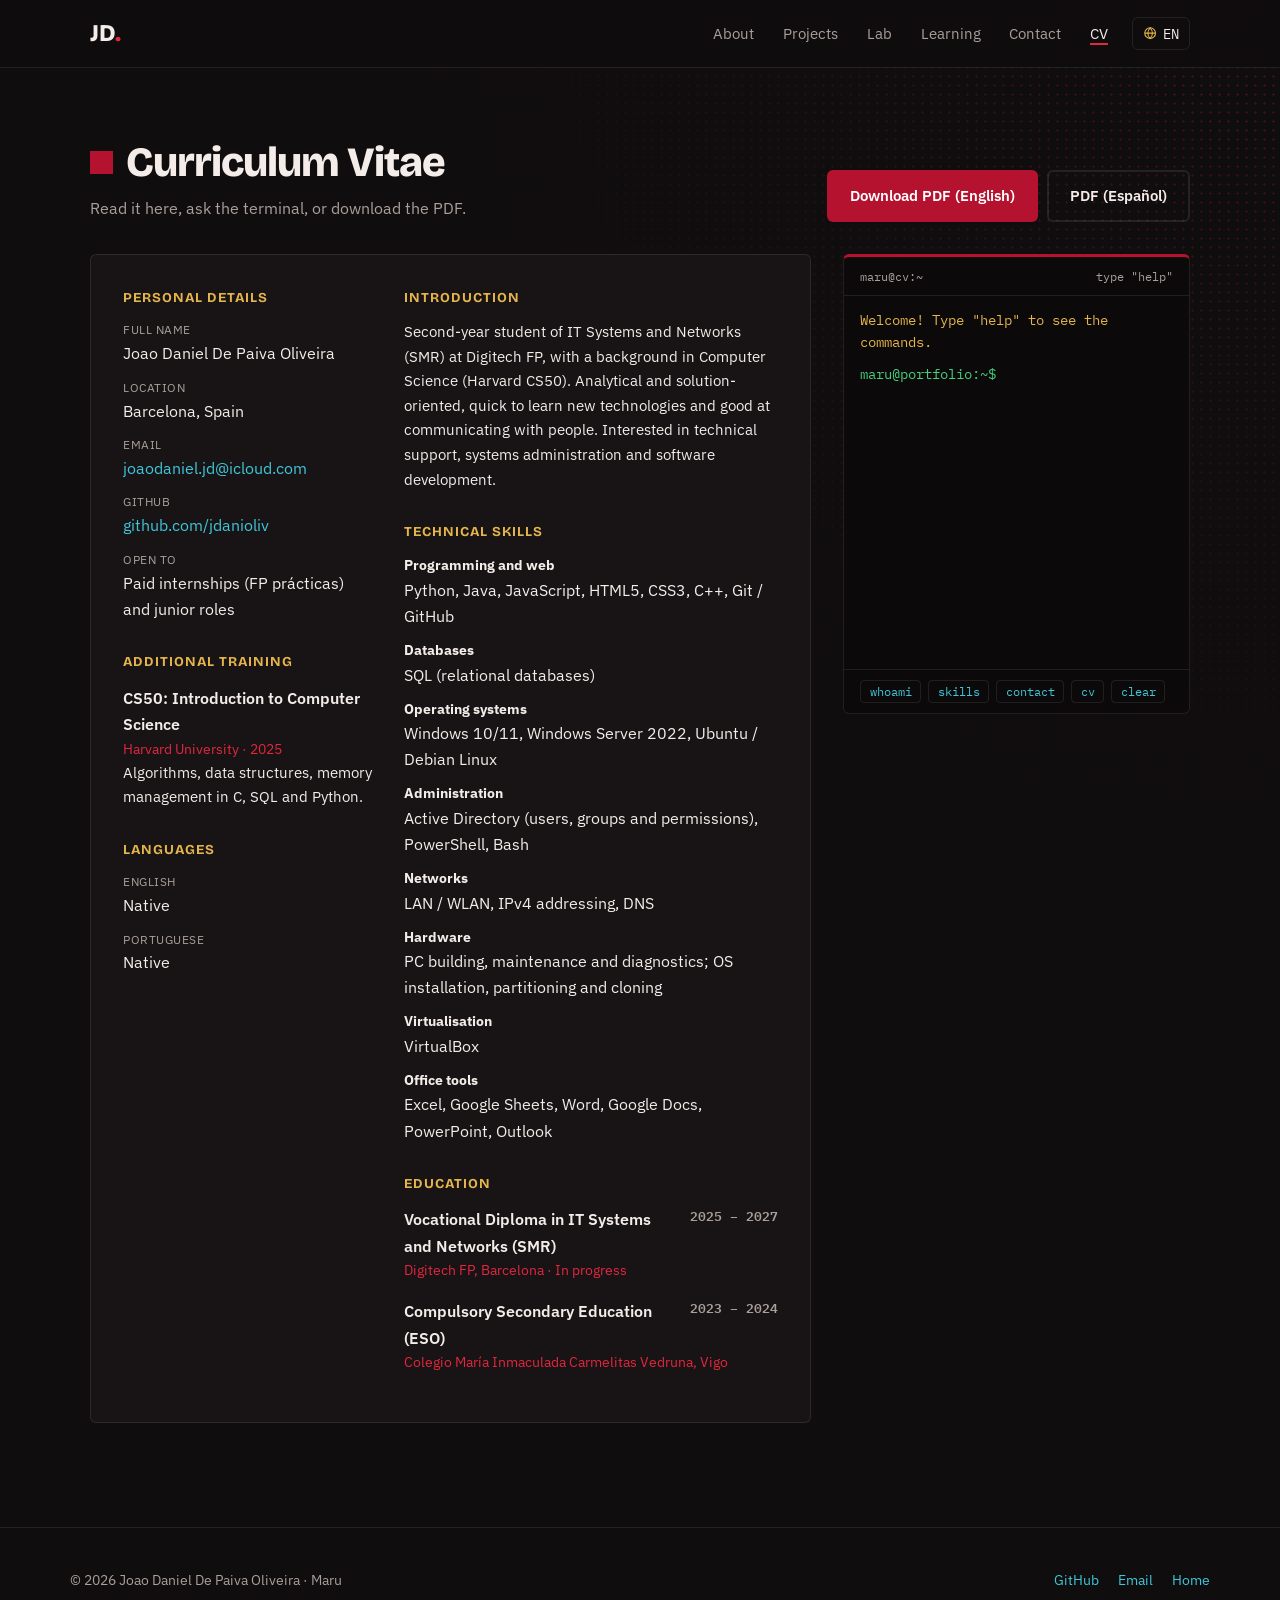
==== commit 941eeedc: "Add language button and translation engine" ====
--- a/cv.html
+++ b/cv.html
@@ -1,9 +1,12 @@
 <!DOCTYPE html>
-<html lang="en">
+<html lang="en" translate="no">
 <head>
     <meta charset="UTF-8">
     <meta name="viewport" content="width=device-width, initial-scale=1.0">
-    <meta name="description" content="Interactive CV of Joao Daniel De Paiva Oliveira, with PDF downloads in English and Spanish.">
+    <meta name="description" content="Interactive CV of Joao Daniel De Paiva Oliveira, with PDF downloads in English and Spanish." data-i18n-content="cv.description">
+
+    <!-- The site has its own translations, so browsers shouldn't translate it on top of them -->
+    <meta name="google" content="notranslate">
 
     <link rel="preconnect" href="https://fonts.googleapis.com">
     <link rel="preconnect" href="https://fonts.gstatic.com" crossorigin>
@@ -25,6 +28,7 @@
     <meta property="og:image:height" content="630">
     <meta name="twitter:card" content="summary_large_image">
 
+    <script src="js/modules/i18n.js"></script>
     <link rel="stylesheet" href="css/index.css">
     <script src="js/modules/terminal.js" defer></script>
     <script src="js/modules/main.js" defer></script>
@@ -32,31 +36,34 @@
 <body>
 
     <header class="site-header">
-        <nav class="navbar" aria-label="Main navigation">
+        <nav class="navbar" aria-label="Main navigation" data-i18n-aria-label="nav.aria">
             <a href="index.html" class="navbar__logo">JD<span>.</span></a>
 
-            <button type="button" class="nav-toggle" aria-expanded="false" aria-controls="nav-links">Menu</button>
-
             <ul class="navbar__links" id="nav-links">
-                <li><a href="index.html#about" class="nav-link">About</a></li>
-                <li><a href="index.html#projects" class="nav-link">Projects</a></li>
-                <li><a href="index.html#lab" class="nav-link">Lab</a></li>
-                <li><a href="index.html#learning" class="nav-link">Learning</a></li>
-                <li><a href="index.html#contact" class="nav-link">Contact</a></li>
+                <li><a href="index.html#about" class="nav-link" data-i18n="nav.about">About</a></li>
+                <li><a href="index.html#projects" class="nav-link" data-i18n="nav.projects">Projects</a></li>
+                <li><a href="index.html#lab" class="nav-link" data-i18n="nav.lab">Lab</a></li>
+                <li><a href="index.html#learning" class="nav-link" data-i18n="nav.learning">Learning</a></li>
+                <li><a href="index.html#contact" class="nav-link" data-i18n="nav.contact">Contact</a></li>
                 <li><a href="cv.html" class="nav-link nav-link--cv">CV</a></li>
             </ul>
+
+            <div class="navbar__actions">
+                <div class="lang" data-language-switcher></div>
+                <button type="button" class="nav-toggle" aria-expanded="false" aria-controls="nav-links">Menu</button>
+            </div>
         </nav>
     </header>
 
     <main class="section">
         <div class="cv-page__head">
             <div>
-                <h1 class="section__title">Curriculum Vitae</h1>
-                <p class="section__intro" style="margin-bottom: 0;">Read it here, ask the terminal, or download the PDF.</p>
+                <h1 class="section__title" data-i18n="cv.heading">Curriculum Vitae</h1>
+                <p class="section__intro" style="margin-bottom: 0;" data-i18n="cv.intro">Read it here, ask the terminal, or download the PDF.</p>
             </div>
             <div class="cv-page__downloads">
-                <a href="assets/cv/CV_Joao_Daniel_de_Paiva_Oliveira_EN.pdf" class="btn btn--primary" download>Download PDF (English)</a>
-                <a href="assets/cv/CV_Joao_Daniel_de_Paiva_Oliveira_ES.pdf" class="btn btn--secondary" download>PDF (Español)</a>
+                <a href="assets/cv/CV_Joao_Daniel_de_Paiva_Oliveira_EN.pdf" class="btn btn--primary" data-cv-link="main" data-i18n="cv.downloadMain" download>Download PDF (English)</a>
+                <a href="assets/cv/CV_Joao_Daniel_de_Paiva_Oliveira_ES.pdf" class="btn btn--secondary" data-cv-link="other" data-i18n="cv.downloadOther" download>PDF (Español)</a>
             </div>
         </div>
 
@@ -65,34 +72,34 @@
             <article class="cv-sheet">
                 <div>
                     <section class="cv-block">
-                        <h2>Personal details</h2>
-                        <div class="cv-row"><span class="cv-label">Full name</span>Joao Daniel De Paiva Oliveira</div>
-                        <div class="cv-row"><span class="cv-label">Location</span>Barcelona, Spain</div>
-                        <div class="cv-row"><span class="cv-label">Email</span><a href="mailto:joaodaniel.jd@icloud.com">joaodaniel.jd@icloud.com</a></div>
+                        <h2 data-i18n="cv.personal">Personal details</h2>
+                        <div class="cv-row"><span class="cv-label" data-i18n="cv.fullName">Full name</span>Joao Daniel De Paiva Oliveira</div>
+                        <div class="cv-row"><span class="cv-label" data-i18n="cv.location">Location</span><span data-i18n="cv.locationValue">Barcelona, Spain</span></div>
+                        <div class="cv-row"><span class="cv-label" data-i18n="footer.email">Email</span><a href="mailto:joaodaniel.jd@icloud.com">joaodaniel.jd@icloud.com</a></div>
                         <div class="cv-row"><span class="cv-label">GitHub</span><a href="https://github.com/jdanioliv" target="_blank" rel="noopener noreferrer">github.com/jdanioliv</a></div>
-                        <div class="cv-row"><span class="cv-label">Open to</span>Paid internships (FP prácticas) and junior roles</div>
+                        <div class="cv-row"><span class="cv-label" data-i18n="cv.openTo">Open to</span><span data-i18n="cv.openToValue">Paid internships (FP prácticas) and junior roles</span></div>
                     </section>
 
                     <section class="cv-block">
-                        <h2>Additional training</h2>
+                        <h2 data-i18n="cv.training">Additional training</h2>
                         <div class="cv-item">
                             <div class="cv-item__head">CS50: Introduction to Computer Science</div>
                             <div class="cv-item__place">Harvard University · 2025</div>
-                            <p>Algorithms, data structures, memory management in C, SQL and Python.</p>
+                            <p data-i18n="cv.trainingText">Algorithms, data structures, memory management in C, SQL and Python.</p>
                         </div>
                     </section>
 
                     <section class="cv-block">
-                        <h2>Languages</h2>
-                        <div class="cv-row"><span class="cv-label">English</span>Native</div>
-                        <div class="cv-row"><span class="cv-label">Portuguese</span>Native</div>
+                        <h2 data-i18n="cv.languages">Languages</h2>
+                        <div class="cv-row"><span class="cv-label" data-i18n="cv.english">English</span><span data-i18n="cv.native">Native</span></div>
+                        <div class="cv-row"><span class="cv-label" data-i18n="cv.portuguese">Portuguese</span><span data-i18n="cv.native">Native</span></div>
                     </section>
                 </div>
 
                 <div>
                     <section class="cv-block">
-                        <h2>Introduction</h2>
-                        <p>
+                        <h2 data-i18n="cv.introduction">Introduction</h2>
+                        <p data-i18n="cv.introductionText">
                             Second-year student of IT Systems and Networks (SMR) at Digitech FP, with a background in
                             Computer Science (Harvard CS50). Analytical and solution-oriented, quick to learn new technologies
                             and good at communicating with people. Interested in technical support, systems administration
@@ -101,25 +108,25 @@
                     </section>
 
                     <section class="cv-block">
-                        <h2>Technical skills</h2>
-                        <div class="cv-skill"><strong>Programming and web</strong>Python, Java, JavaScript, HTML5, CSS3, C++, Git / GitHub</div>
-                        <div class="cv-skill"><strong>Databases</strong>SQL (relational databases)</div>
-                        <div class="cv-skill"><strong>Operating systems</strong>Windows 10/11, Windows Server 2022, Ubuntu / Debian Linux</div>
-                        <div class="cv-skill"><strong>Administration</strong>Active Directory (users, groups and permissions), PowerShell, Bash</div>
-                        <div class="cv-skill"><strong>Networks</strong>LAN / WLAN, IPv4 addressing, DNS</div>
-                        <div class="cv-skill"><strong>Hardware</strong>PC building, maintenance and diagnostics; OS installation, partitioning and cloning</div>
-                        <div class="cv-skill"><strong>Virtualisation</strong>VirtualBox</div>
-                        <div class="cv-skill"><strong>Office tools</strong>Excel, Google Sheets, Word, Google Docs, PowerPoint, Outlook</div>
+                        <h2 data-i18n="cv.skills">Technical skills</h2>
+                        <div class="cv-skill"><strong data-i18n="cv.programming">Programming and web</strong>Python, Java, JavaScript, HTML5, CSS3, C++, Git / GitHub</div>
+                        <div class="cv-skill"><strong data-i18n="cv.databases">Databases</strong><span data-i18n="cv.databasesValue">SQL (relational databases)</span></div>
+                        <div class="cv-skill"><strong data-i18n="cv.os">Operating systems</strong>Windows 10/11, Windows Server 2022, Ubuntu / Debian Linux</div>
+                        <div class="cv-skill"><strong data-i18n="cv.administration">Administration</strong><span data-i18n="cv.administrationValue">Active Directory (users, groups and permissions), PowerShell, Bash</span></div>
+                        <div class="cv-skill"><strong data-i18n="skills.networksName">Networks</strong><span data-i18n="skills.networks">LAN / WLAN, IPv4 addressing, DNS</span></div>
+                        <div class="cv-skill"><strong data-i18n="skills.hardwareName">Hardware</strong><span data-i18n="cv.hardwareValue">PC building, maintenance and diagnostics; OS installation, partitioning and cloning</span></div>
+                        <div class="cv-skill"><strong data-i18n="cv.virtualisation">Virtualisation</strong>VirtualBox</div>
+                        <div class="cv-skill"><strong data-i18n="cv.office">Office tools</strong>Excel, Google Sheets, Word, Google Docs, PowerPoint, Outlook</div>
                     </section>
 
                     <section class="cv-block">
-                        <h2>Education</h2>
+                        <h2 data-i18n="cv.education">Education</h2>
                         <div class="cv-item">
-                            <div class="cv-item__head">Vocational Diploma in IT Systems and Networks (SMR)<span class="cv-item__date">2025 – 2027</span></div>
-                            <div class="cv-item__place">Digitech FP, Barcelona · In progress</div>
+                            <div class="cv-item__head"><span data-i18n="cv.smr">Vocational Diploma in IT Systems and Networks (SMR)</span><span class="cv-item__date">2025 – 2027</span></div>
+                            <div class="cv-item__place" data-i18n="cv.smrPlace">Digitech FP, Barcelona · In progress</div>
                         </div>
                         <div class="cv-item">
-                            <div class="cv-item__head">Compulsory Secondary Education (ESO)<span class="cv-item__date">2023 – 2024</span></div>
+                            <div class="cv-item__head"><span data-i18n="cv.eso">Compulsory Secondary Education (ESO)</span><span class="cv-item__date">2023 – 2024</span></div>
                             <div class="cv-item__place">Colegio María Inmaculada Carmelitas Vedruna, Vigo</div>
                         </div>
                     </section>
@@ -127,16 +134,16 @@
             </article>
 
             <!-- Same terminal as the home page (js/modules/terminal.js) -->
-            <div class="terminal" data-terminal aria-label="Interactive terminal">
+            <div class="terminal" data-terminal aria-label="Interactive terminal" data-i18n-aria-label="terminal.aria">
                 <div class="terminal__bar">
                     <span>maru@cv:~</span>
-                    <span>type "help"</span>
+                    <span data-i18n="terminal.hint">type "help"</span>
                 </div>
                 <div class="terminal__body">
                     <div class="terminal__output"></div>
                     <div class="terminal__input-row">
                         <span class="terminal__prompt">maru@portfolio:~$</span>
-                        <input type="text" class="terminal__input" aria-label="Terminal command" autocomplete="off" spellcheck="false">
+                        <input type="text" class="terminal__input" aria-label="Terminal command" data-i18n-aria-label="terminal.inputAria" autocomplete="off" spellcheck="false">
                     </div>
                 </div>
                 <div class="terminal__chips">
@@ -155,8 +162,8 @@
             <p>&copy; 2026 Joao Daniel De Paiva Oliveira · Maru</p>
             <div class="footer__links">
                 <a href="https://github.com/jdanioliv" target="_blank" rel="noopener noreferrer">GitHub</a>
-                <a href="mailto:joaodaniel.jd@icloud.com">Email</a>
-                <a href="index.html">Home</a>
+                <a href="mailto:joaodaniel.jd@icloud.com" data-i18n="footer.email">Email</a>
+                <a href="index.html" data-i18n="footer.home">Home</a>
             </div>
         </div>
     </footer>
--- a/css/index.css
+++ b/css/index.css
@@ -60,6 +60,9 @@
     mask-image: radial-gradient(circle at 100% 0%, #000 0%, transparent 55%);
 }
 
+/* Hidden for a moment while another language loads, so English doesn't flash first */
+html.i18n-loading body { visibility: hidden; }
+
 ul, ol { list-style: none; }
 
 a {
@@ -112,6 +115,8 @@
 .navbar__links {
     display: flex;
     gap: 1.8rem;
+    margin-left: auto;
+    margin-right: 1.5rem;
 }
 
 .nav-link {
@@ -138,6 +143,79 @@
     font-size: 0.85rem;
     padding: 0.4rem 0.8rem;
     cursor: pointer;
+}
+
+/* Language button and its menu (built by js/modules/i18n.js) */
+.navbar__actions {
+    display: flex;
+    align-items: center;
+    gap: 0.6rem;
+}
+
+.lang { position: relative; }
+
+.lang__button {
+    display: flex;
+    align-items: center;
+    gap: 0.4rem;
+    background: none;
+    border: 1px solid var(--line);
+    border-radius: var(--radius);
+    color: var(--text);
+    font-family: var(--font-mono);
+    font-size: 0.85rem;
+    padding: 0.4rem 0.6rem;
+    cursor: pointer;
+    transition: border-color var(--ease);
+}
+
+.lang__button:hover { border-color: var(--text); }
+
+.lang__icon {
+    width: 1.05em;
+    height: 1.05em;
+    fill: none;
+    stroke: var(--gold);
+    stroke-width: 1.8;
+}
+
+.lang__menu {
+    position: absolute;
+    top: calc(100% + 0.5rem);
+    right: 0;
+    min-width: 9.5rem;
+    padding: 0.35rem;
+    background-color: var(--surface-2);
+    border: 1px solid var(--line);
+    border-top: 3px solid var(--red);
+    border-radius: var(--radius);
+    box-shadow: 0 12px 30px rgba(0, 0, 0, 0.5);
+}
+
+.lang__menu[hidden] { display: none; }
+
+.lang__option {
+    display: block;
+    width: 100%;
+    background: none;
+    border: none;
+    border-radius: 4px;
+    color: var(--muted);
+    font-family: var(--font-body);
+    font-size: 0.95rem;
+    text-align: left;
+    padding: 0.45rem 0.7rem;
+    cursor: pointer;
+}
+
+.lang__option:hover {
+    background-color: var(--surface);
+    color: var(--text);
+}
+
+.lang__option--current {
+    color: var(--gold);
+    font-weight: 600;
 }
 
 /* 4. BUTTONS */
@@ -999,6 +1077,7 @@
         right: 0;
         flex-direction: column;
         gap: 0;
+        margin: 0;
         background-color: var(--bg);
         border-bottom: 1px solid var(--line);
     }
@@ -1024,6 +1103,9 @@
 }
 
 @media (max-width: 600px) {
+    /* Only the arrow on small phones: long words like "Zurück zum Portfolio" don't fit */
+    .course-back { display: none; }
+
     .skills__grid,
     .projects__grid,
     .cv-sheet {
